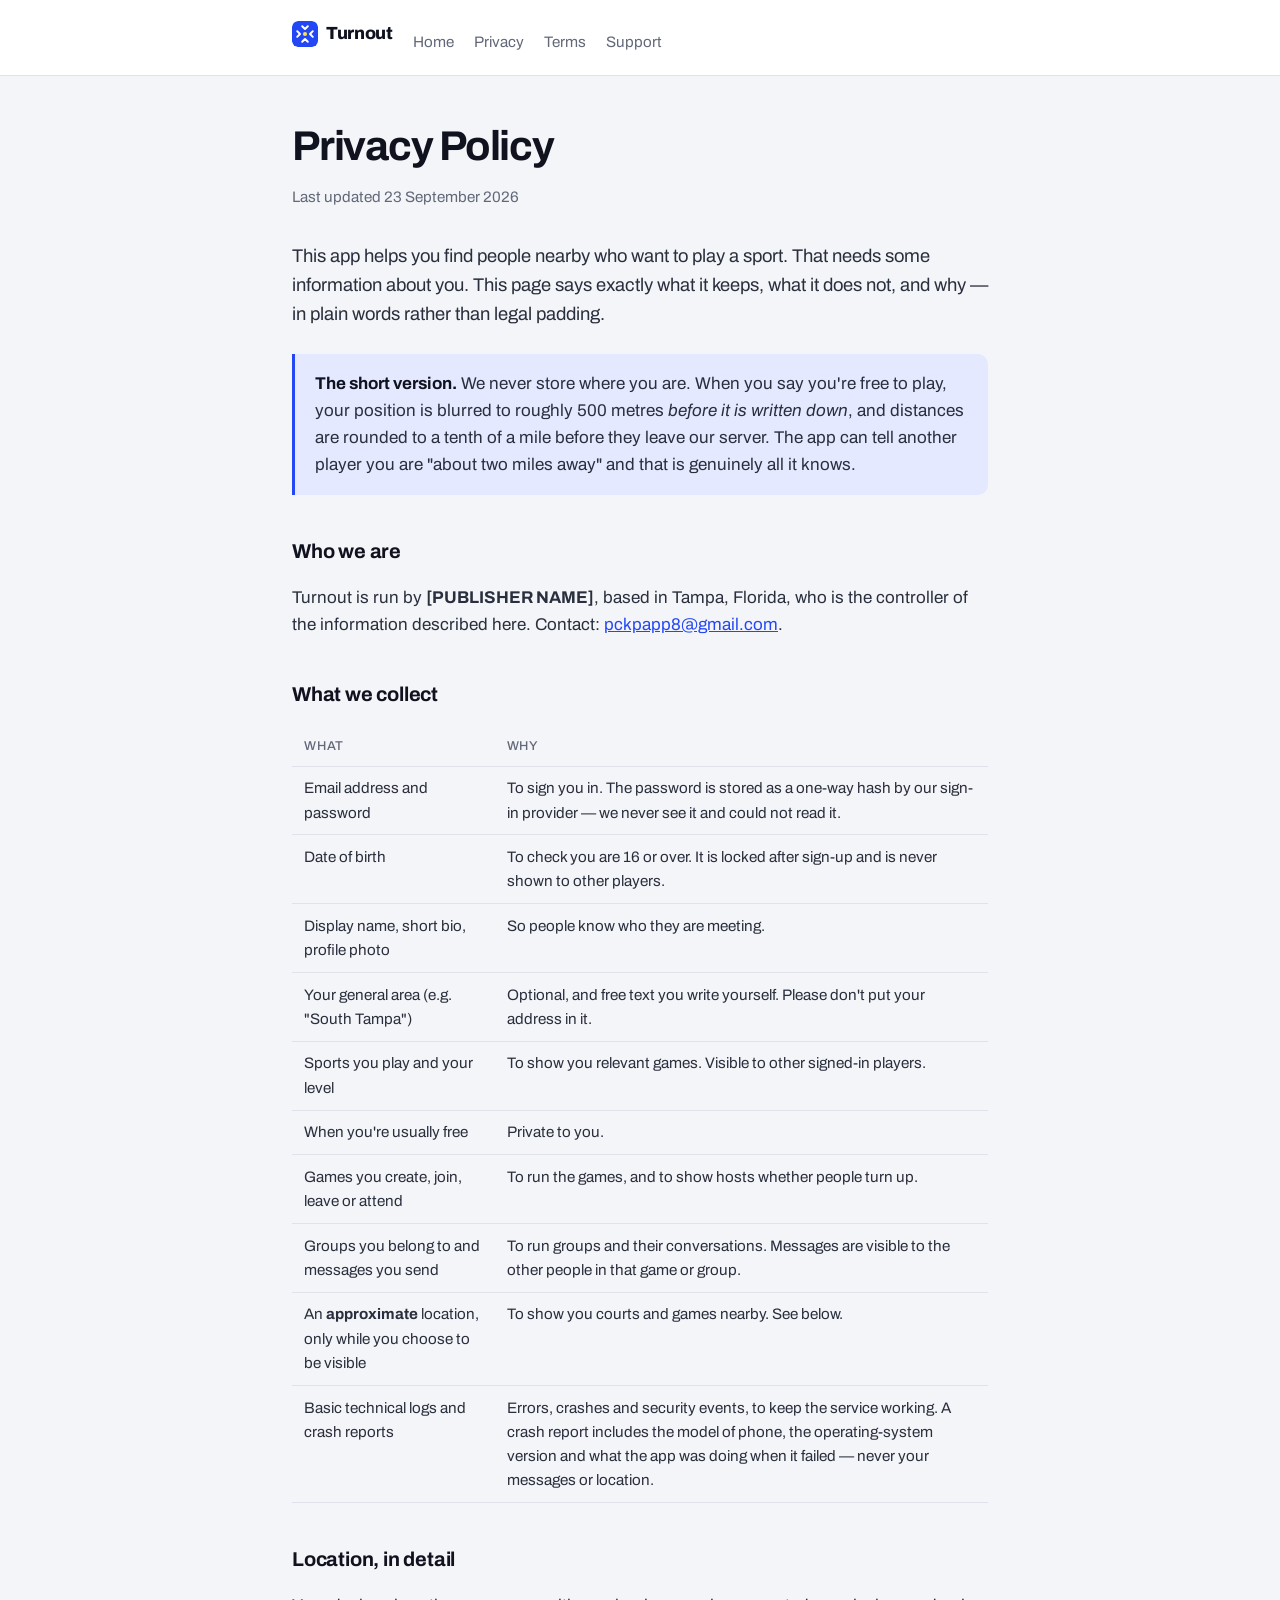
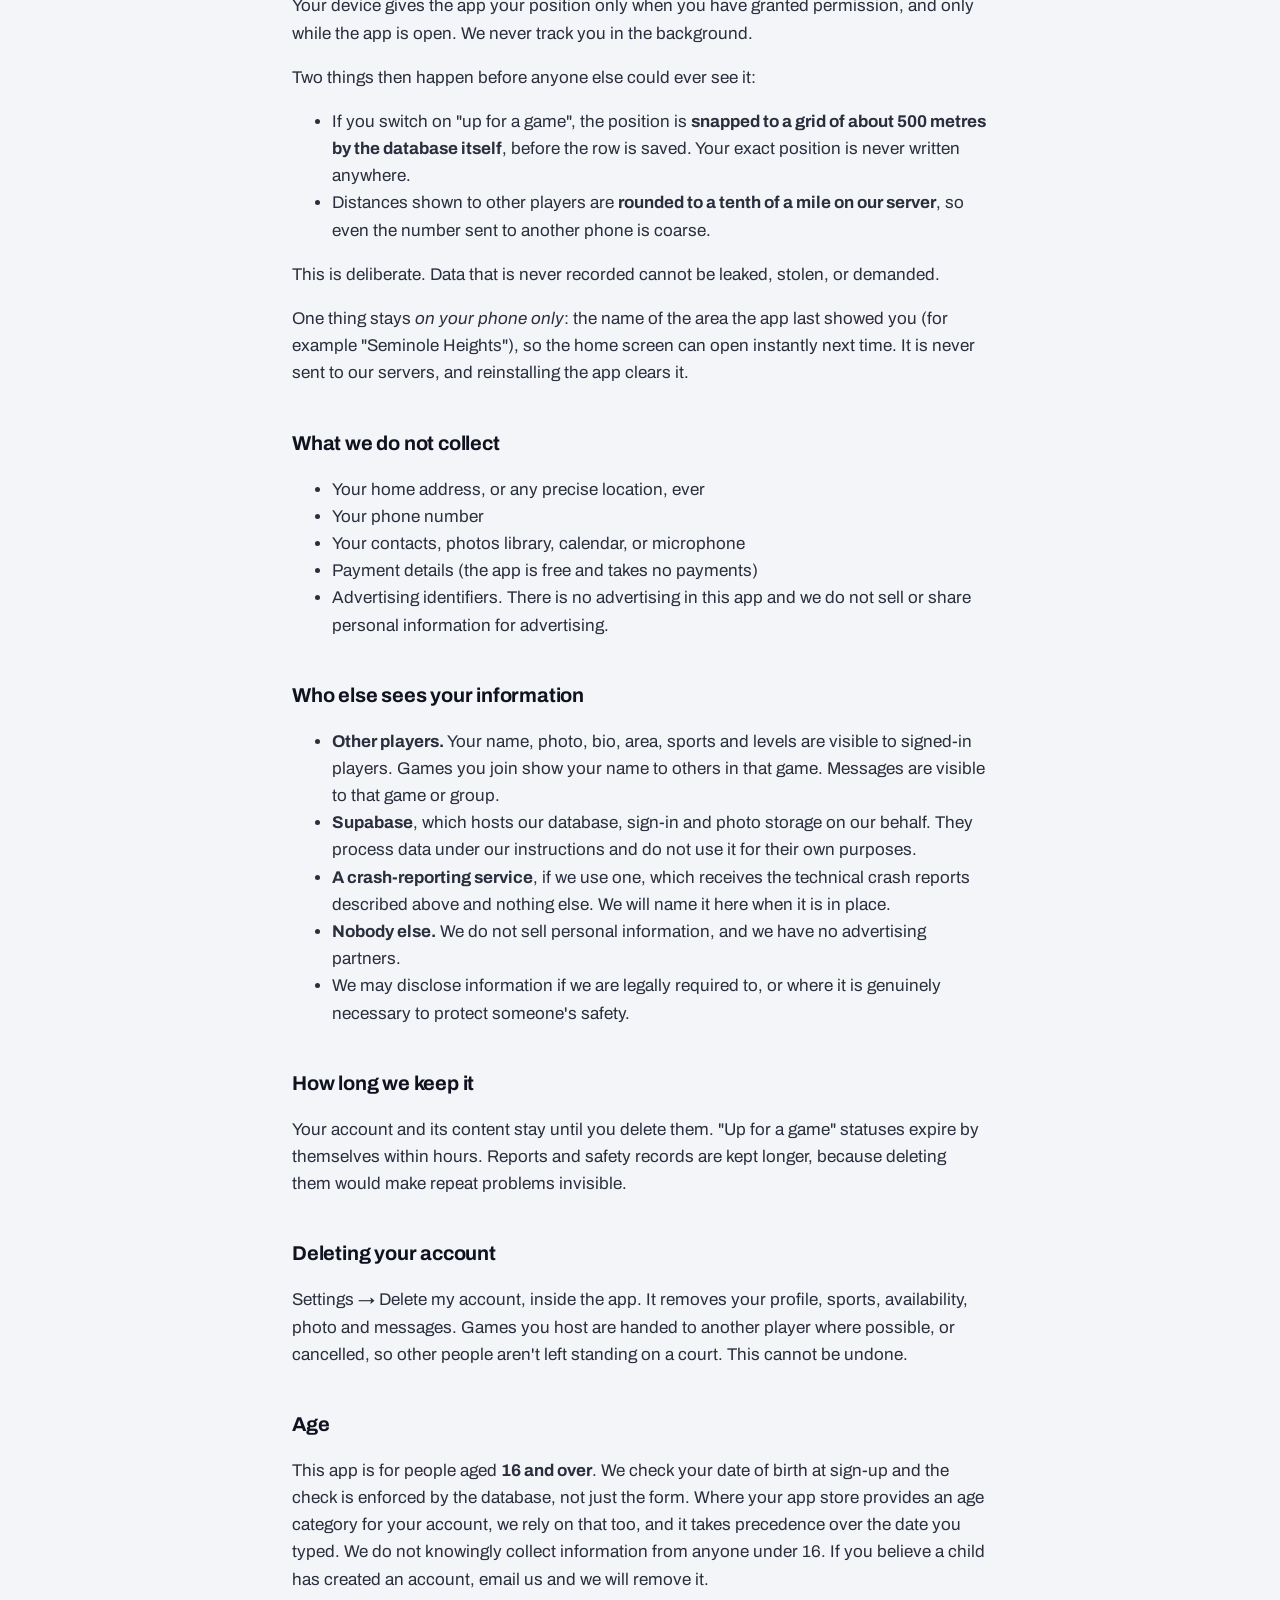
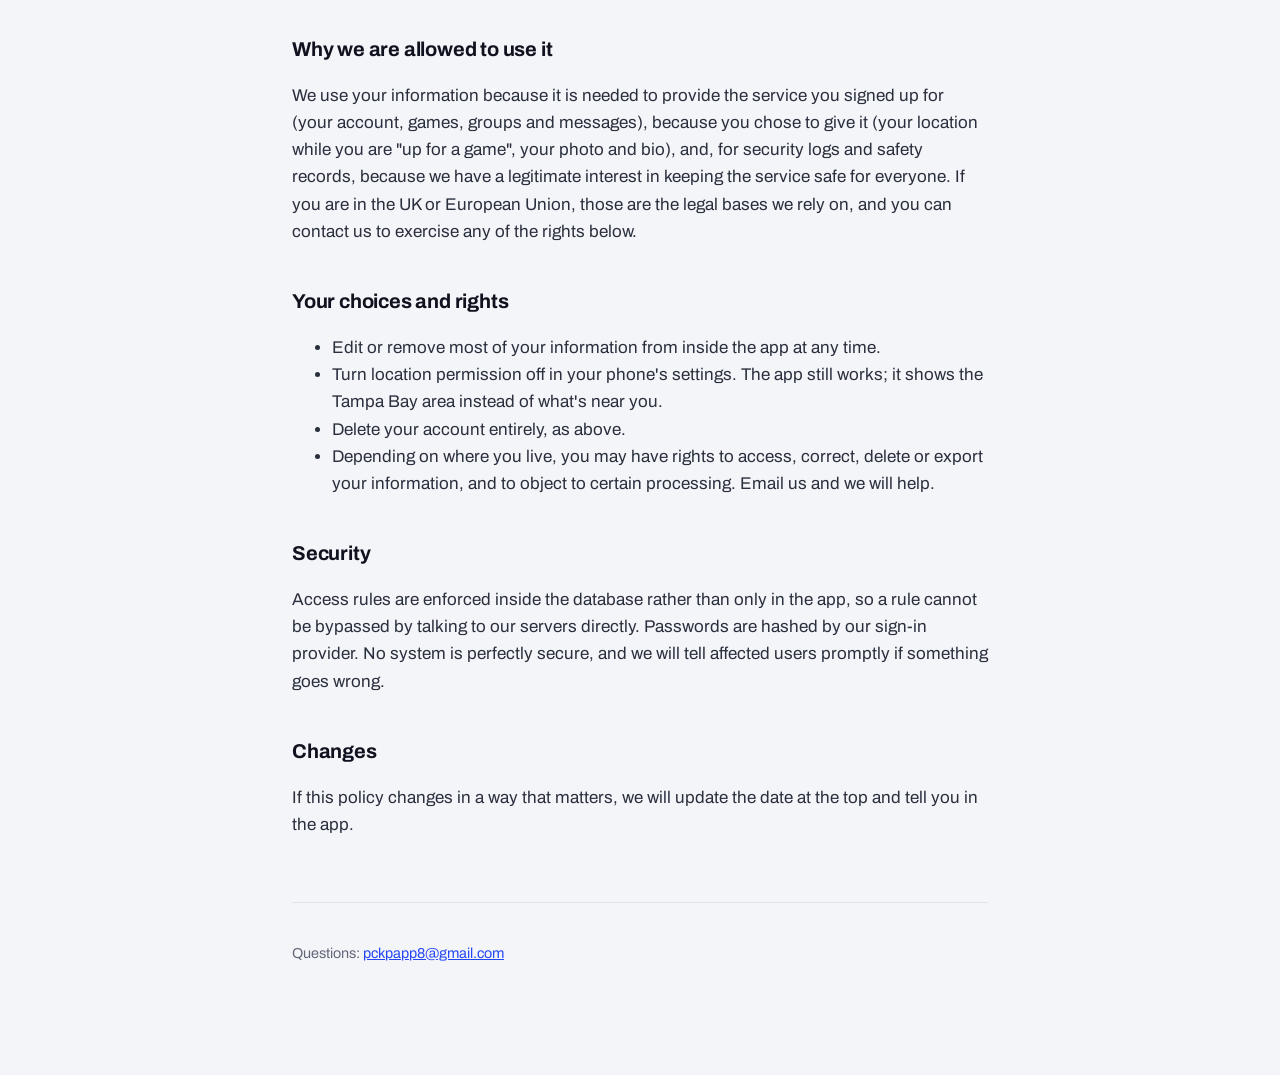
==== privacy.html @ d393804d "Turnout policy pages" ====
<!doctype html>
<html lang="en">
<head>
<meta charset="utf-8">
<meta name="viewport" content="width=device-width, initial-scale=1">
<title>Privacy Policy — Turnout</title>
<link rel="preconnect" href="https://fonts.googleapis.com">
<link rel="preconnect" href="https://fonts.gstatic.com" crossorigin>
<link rel="stylesheet" href="https://fonts.googleapis.com/css2?family=Archivo:wght@400;500;700;800&display=swap">
<link rel="stylesheet" href="style.css">
</head>
<body>
<header class="site">
  <div class="wrap">
    <a class="mark" href="index.html"><svg class="mark-icon" viewBox="0 0 120 120" width="26" height="26" aria-hidden="true"><rect width="120" height="120" rx="27" fill="#2447F5"/><path transform="rotate(0 60 60)" d="M47 24 L60 37 L73 24" stroke="#fff" stroke-width="9" stroke-linecap="round" stroke-linejoin="round" fill="none"/><path transform="rotate(90 60 60)" d="M47 24 L60 37 L73 24" stroke="#fff" stroke-width="9" stroke-linecap="round" stroke-linejoin="round" fill="none"/><path transform="rotate(180 60 60)" d="M47 24 L60 37 L73 24" stroke="#fff" stroke-width="9" stroke-linecap="round" stroke-linejoin="round" fill="none"/><path transform="rotate(270 60 60)" d="M47 24 L60 37 L73 24" stroke="#fff" stroke-width="9" stroke-linecap="round" stroke-linejoin="round" fill="none"/><circle cx="60" cy="60" r="9.5" fill="#FFE14D"/></svg>Turnout</a>
    <nav>
      <a href="index.html">Home</a>
      <a href="privacy.html">Privacy</a>
      <a href="terms.html">Terms</a>
      <a href="support.html">Support</a>
    </nav>
  </div>
</header>

<main class="wrap">
<h1>Privacy Policy</h1>
<p class="updated">Last updated 23 September 2026</p>

<p class="lede">This app helps you find people nearby who want to play a sport. That needs some information about you. This page says exactly what it keeps, what it does not, and why — in plain words rather than legal padding.</p>

<div class="note">
<strong>The short version.</strong> We never store where you are. When you say you're free to play, your position is blurred to roughly 500 metres <em>before it is written down</em>, and distances are rounded to a tenth of a mile before they leave our server. The app can tell another player you are "about two miles away" and that is genuinely all it knows.
</div>

<h2>Who we are</h2>
<p>Turnout is run by <strong>[PUBLISHER NAME]</strong>, based in Tampa, Florida, who is the controller of the information described here. Contact: <a href="mailto:pckpapp8@gmail.com">pckpapp8@gmail.com</a>.</p>

<h2>What we collect</h2>

<table>
<tr><th>What</th><th>Why</th></tr>
<tr><td>Email address and password</td><td>To sign you in. The password is stored as a one-way hash by our sign-in provider — we never see it and could not read it.</td></tr>
<tr><td>Date of birth</td><td>To check you are 16 or over. It is locked after sign-up and is never shown to other players.</td></tr>
<tr><td>Display name, short bio, profile photo</td><td>So people know who they are meeting.</td></tr>
<tr><td>Your general area (e.g. "South Tampa")</td><td>Optional, and free text you write yourself. Please don't put your address in it.</td></tr>
<tr><td>Sports you play and your level</td><td>To show you relevant games. Visible to other signed-in players.</td></tr>
<tr><td>When you're usually free</td><td>Private to you.</td></tr>
<tr><td>Games you create, join, leave or attend</td><td>To run the games, and to show hosts whether people turn up.</td></tr>
<tr><td>Groups you belong to and messages you send</td><td>To run groups and their conversations. Messages are visible to the other people in that game or group.</td></tr>
<tr><td>An <strong>approximate</strong> location, only while you choose to be visible</td><td>To show you courts and games nearby. See below.</td></tr>
<tr><td>Basic technical logs and crash reports</td><td>Errors, crashes and security events, to keep the service working. A crash report includes the model of phone, the operating-system version and what the app was doing when it failed — never your messages or location.</td></tr>
</table>

<h2>Location, in detail</h2>
<p>Your device gives the app your position only when you have granted permission, and only while the app is open. We never track you in the background.</p>
<p>Two things then happen before anyone else could ever see it:</p>
<ul>
<li>If you switch on "up for a game", the position is <strong>snapped to a grid of about 500 metres by the database itself</strong>, before the row is saved. Your exact position is never written anywhere.</li>
<li>Distances shown to other players are <strong>rounded to a tenth of a mile on our server</strong>, so even the number sent to another phone is coarse.</li>
</ul>
<p>This is deliberate. Data that is never recorded cannot be leaked, stolen, or demanded.</p>
<p>One thing stays <em>on your phone only</em>: the name of the area the app last showed you (for example "Seminole Heights"), so the home screen can open instantly next time. It is never sent to our servers, and reinstalling the app clears it.</p>

<h2>What we do not collect</h2>
<ul>
<li>Your home address, or any precise location, ever</li>
<li>Your phone number</li>
<li>Your contacts, photos library, calendar, or microphone</li>
<li>Payment details (the app is free and takes no payments)</li>
<li>Advertising identifiers. There is no advertising in this app and we do not sell or share personal information for advertising.</li>
</ul>

<h2>Who else sees your information</h2>
<ul>
<li><strong>Other players.</strong> Your name, photo, bio, area, sports and levels are visible to signed-in players. Games you join show your name to others in that game. Messages are visible to that game or group.</li>
<li><strong>Supabase</strong>, which hosts our database, sign-in and photo storage on our behalf. They process data under our instructions and do not use it for their own purposes.</li>
<li><strong>A crash-reporting service</strong>, if we use one, which receives the technical crash reports described above and nothing else. We will name it here when it is in place.</li>
<li><strong>Nobody else.</strong> We do not sell personal information, and we have no advertising partners.</li>
<li>We may disclose information if we are legally required to, or where it is genuinely necessary to protect someone's safety.</li>
</ul>

<h2>How long we keep it</h2>
<p>Your account and its content stay until you delete them. "Up for a game" statuses expire by themselves within hours. Reports and safety records are kept longer, because deleting them would make repeat problems invisible.</p>

<h2>Deleting your account</h2>
<p>Settings → Delete my account, inside the app. It removes your profile, sports, availability, photo and messages. Games you host are handed to another player where possible, or cancelled, so other people aren't left standing on a court. This cannot be undone.</p>

<h2>Age</h2>
<p>This app is for people aged <strong>16 and over</strong>. We check your date of birth at sign-up and the check is enforced by the database, not just the form. Where your app store provides an age category for your account, we rely on that too, and it takes precedence over the date you typed. We do not knowingly collect information from anyone under 16. If you believe a child has created an account, email us and we will remove it.</p>

<h2>Why we are allowed to use it</h2>
<p>We use your information because it is needed to provide the service you signed up for (your account, games, groups and messages), because you chose to give it (your location while you are "up for a game", your photo and bio), and, for security logs and safety records, because we have a legitimate interest in keeping the service safe for everyone. If you are in the UK or European Union, those are the legal bases we rely on, and you can contact us to exercise any of the rights below.</p>

<h2>Your choices and rights</h2>
<ul>
<li>Edit or remove most of your information from inside the app at any time.</li>
<li>Turn location permission off in your phone's settings. The app still works; it shows the Tampa Bay area instead of what's near you.</li>
<li>Delete your account entirely, as above.</li>
<li>Depending on where you live, you may have rights to access, correct, delete or export your information, and to object to certain processing. Email us and we will help.</li>
</ul>

<h2>Security</h2>
<p>Access rules are enforced inside the database rather than only in the app, so a rule cannot be bypassed by talking to our servers directly. Passwords are hashed by our sign-in provider. No system is perfectly secure, and we will tell affected users promptly if something goes wrong.</p>

<h2>Changes</h2>
<p>If this policy changes in a way that matters, we will update the date at the top and tell you in the app.</p>

<footer>
<p>Questions: <a href="mailto:pckpapp8@gmail.com">pckpapp8@gmail.com</a></p>
</footer>
</main>
</body>
</html>
---- style.css ----
:root {
  --ink: #10131F;
  --ink-soft: #2A2F3D;
  --muted: #626878;
  --canvas: #F4F5F8;
  --surface: #FFFFFF;
  --line: #DFE2EA;
  --accent: #2447F5;
  --accent-soft: #E4E9FF;
}

* { box-sizing: border-box; }

body {
  margin: 0;
  background: var(--canvas);
  color: var(--ink-soft);
  font-family: Archivo, -apple-system, BlinkMacSystemFont, "Segoe UI", Roboto, sans-serif;
  font-size: 17px;
  line-height: 1.6;
}

.wrap {
  max-width: 46rem;
  margin: 0 auto;
  padding: 3rem 1.25rem 6rem;
}

header.site {
  border-bottom: 1px solid var(--line);
  background: var(--surface);
}

header.site .wrap {
  padding: 1.25rem;
  display: flex;
  gap: 1.25rem;
  align-items: baseline;
  flex-wrap: wrap;
}

.mark {
  display: inline-flex;
  align-items: center;
  gap: 0.5rem;
  font-weight: 800;
  font-size: 1.1rem;
  color: var(--ink);
  letter-spacing: -0.02em;
  text-decoration: none;
}

nav a {
  color: var(--muted);
  text-decoration: none;
  font-size: 0.95rem;
  margin-right: 1rem;
}

nav a:hover { color: var(--accent); }

h1 {
  font-size: clamp(2rem, 6vw, 2.6rem);
  line-height: 1.1;
  letter-spacing: -0.03em;
  color: var(--ink);
  margin: 0 0 0.5rem;
  text-wrap: balance;
}

h2 {
  font-size: 1.25rem;
  color: var(--ink);
  margin: 2.5rem 0 0.5rem;
  letter-spacing: -0.01em;
}

h3 { font-size: 1.02rem; color: var(--ink); margin: 1.5rem 0 0.25rem; }

.updated { color: var(--muted); font-size: 0.95rem; margin-bottom: 2rem; }

.lede { font-size: 1.15rem; color: var(--ink-soft); }

table {
  width: 100%;
  border-collapse: collapse;
  margin: 1rem 0;
  font-size: 0.95rem;
}

th, td {
  text-align: left;
  padding: 0.6rem 0.75rem;
  border-bottom: 1px solid var(--line);
  vertical-align: top;
}

th { color: var(--muted); font-weight: 500; font-size: 0.8rem; text-transform: uppercase; letter-spacing: 0.06em; }

.note {
  background: var(--accent-soft);
  border-left: 3px solid var(--accent);
  border-radius: 0 10px 10px 0;
  padding: 1rem 1.25rem;
  margin: 1.5rem 0;
}

.note strong { color: var(--ink); }

code { background: var(--surface); border: 1px solid var(--line); border-radius: 5px; padding: 0.1em 0.35em; font-size: 0.9em; }

footer {
  border-top: 1px solid var(--line);
  margin-top: 4rem;
  padding-top: 1.5rem;
  color: var(--muted);
  font-size: 0.9rem;
}

a { color: var(--accent); }

@media (prefers-color-scheme: dark) {
  :root {
    --ink: #EEF0F6;
    --ink-soft: #C9CDD8;
    --muted: #9097A6;
    --canvas: #10131F;
    --surface: #181C2B;
    --line: #2A2F42;
    --accent: #8FA3FF;
    --accent-soft: #1D2550;
  }
}

.mark-icon { display: block; flex: none; border-radius: 6px; }
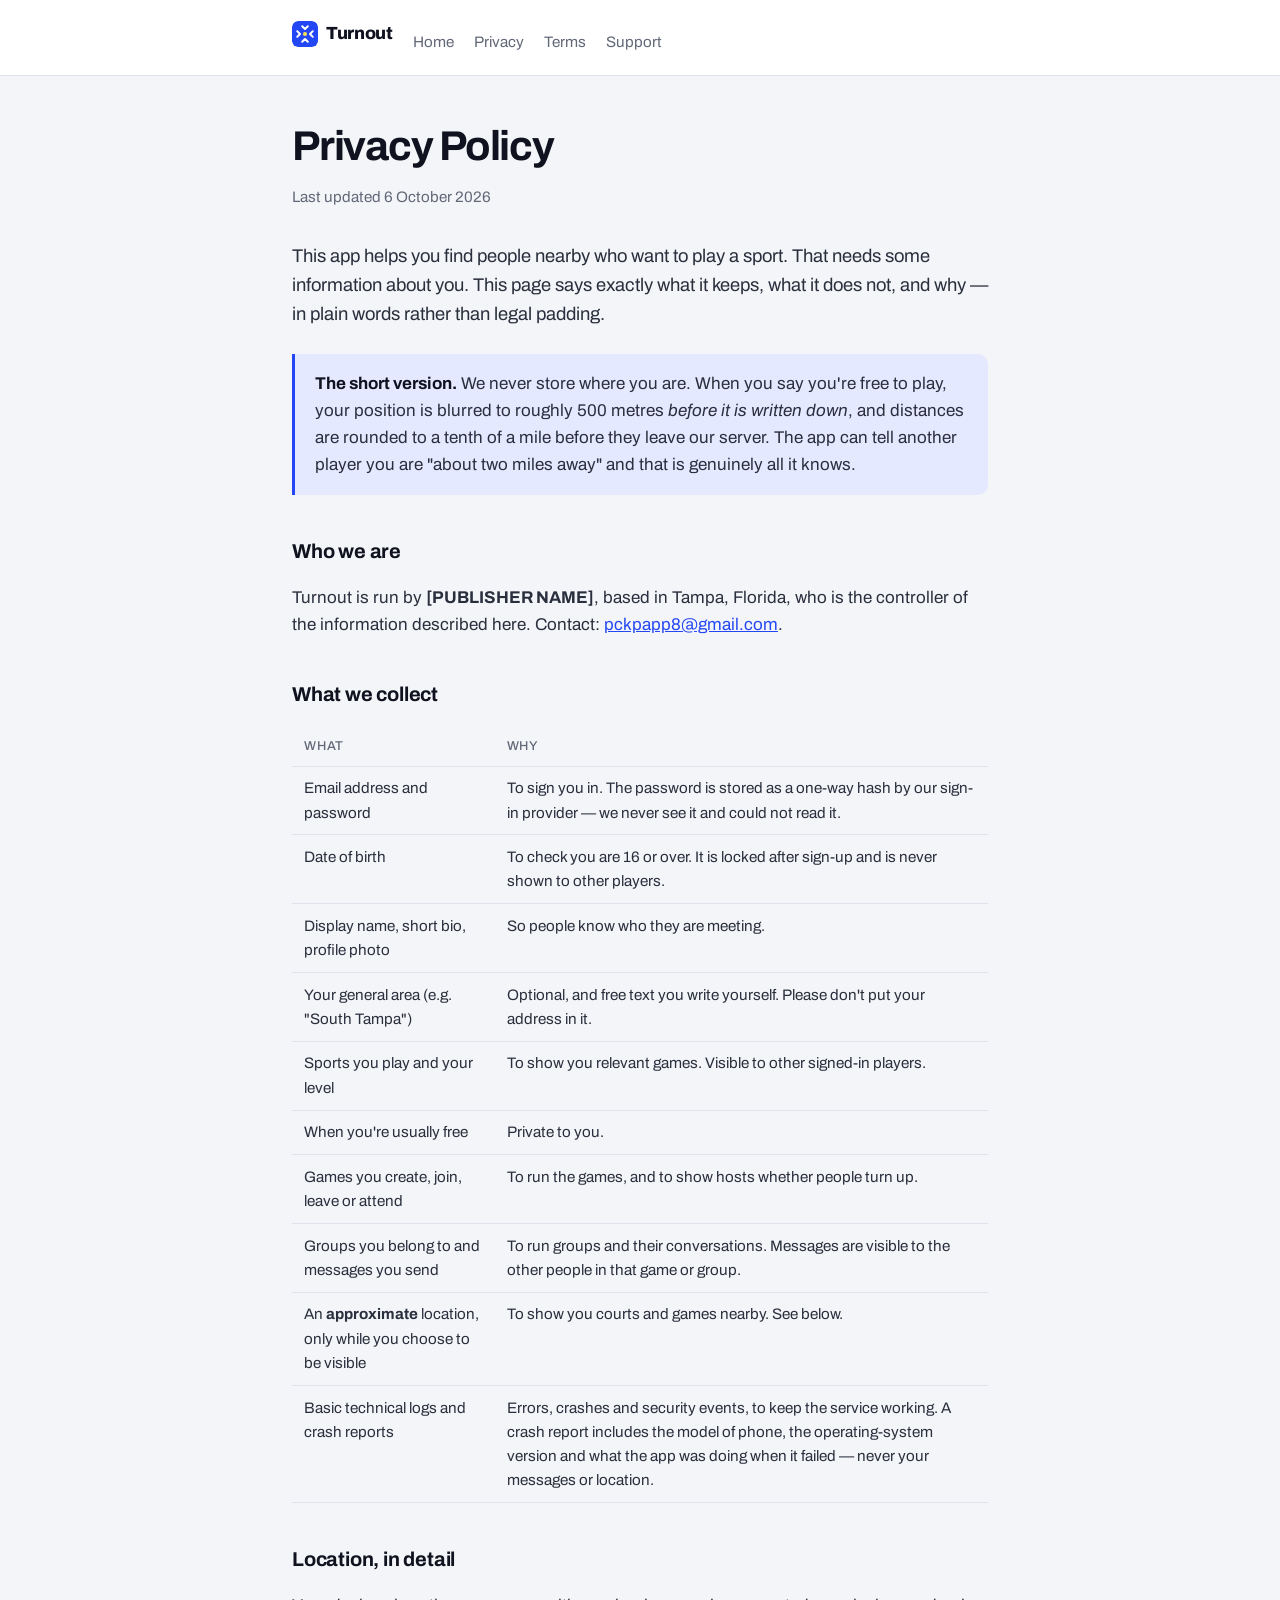
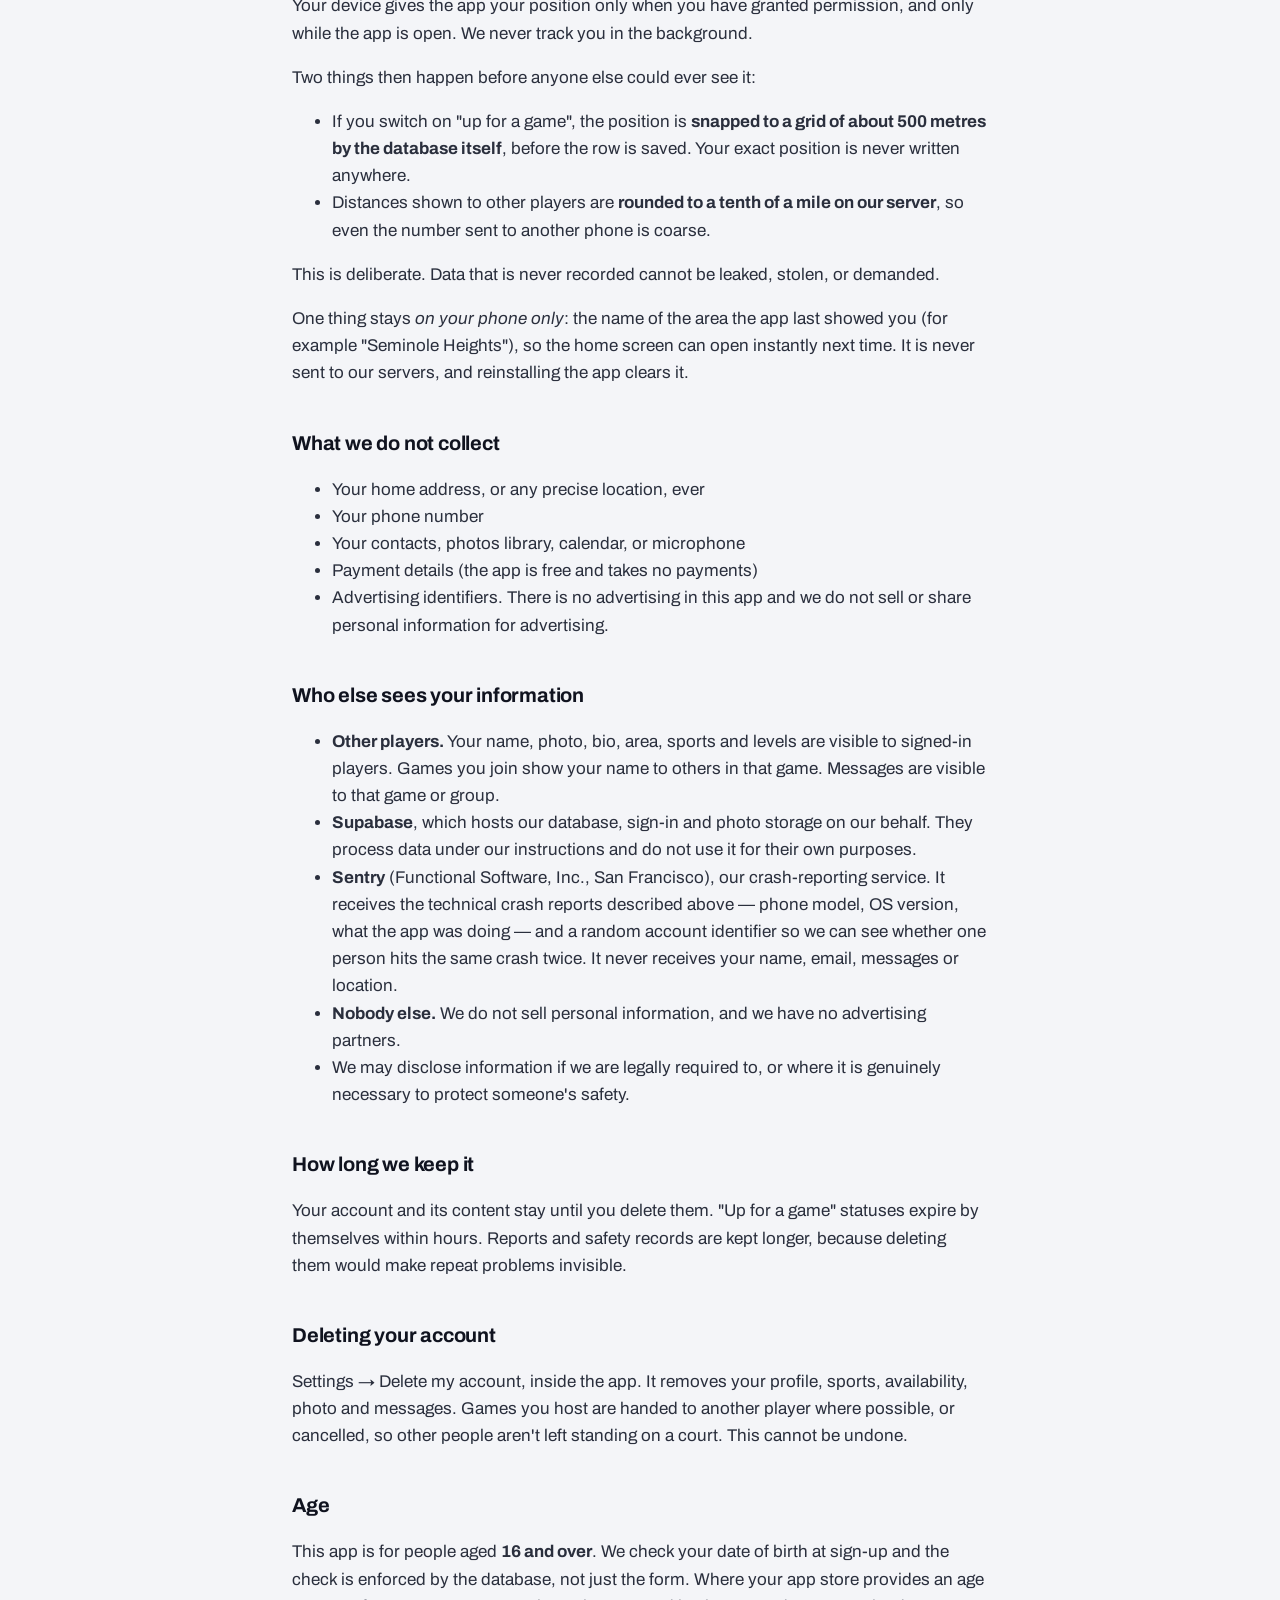
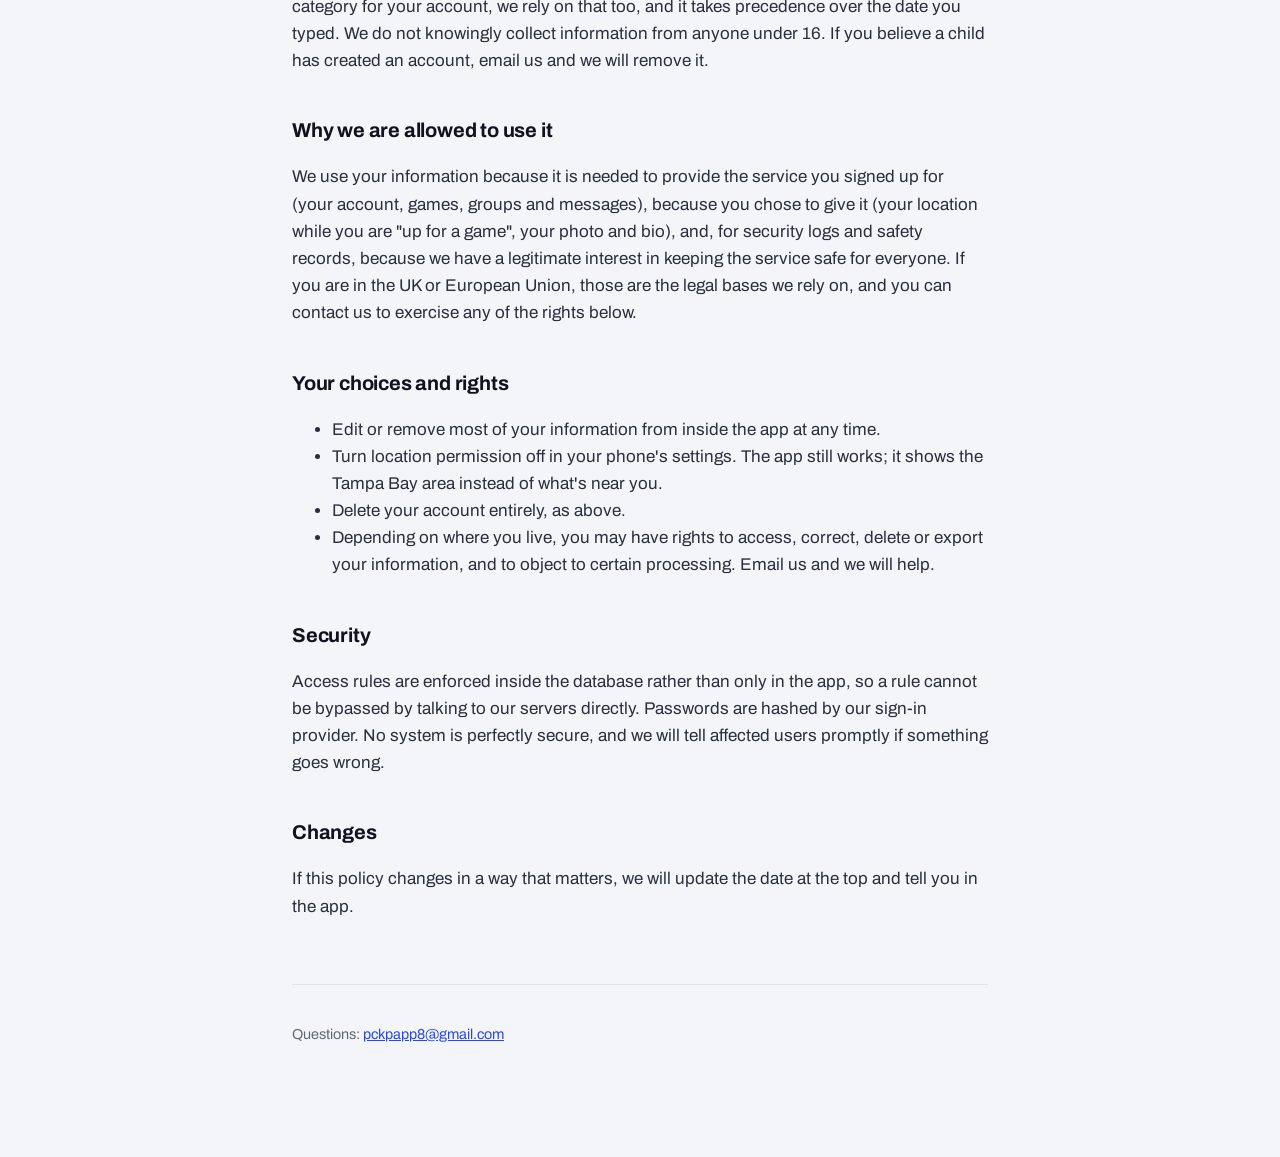
==== commit 4be35203: "Game links, privacy names Sentry" ====
--- a/privacy.html
+++ b/privacy.html
@@ -24,7 +24,7 @@
 
 <main class="wrap">
 <h1>Privacy Policy</h1>
-<p class="updated">Last updated 23 September 2026</p>
+<p class="updated">Last updated 6 October 2026</p>
 
 <p class="lede">This app helps you find people nearby who want to play a sport. That needs some information about you. This page says exactly what it keeps, what it does not, and why — in plain words rather than legal padding.</p>
 
@@ -74,7 +74,7 @@
 <ul>
 <li><strong>Other players.</strong> Your name, photo, bio, area, sports and levels are visible to signed-in players. Games you join show your name to others in that game. Messages are visible to that game or group.</li>
 <li><strong>Supabase</strong>, which hosts our database, sign-in and photo storage on our behalf. They process data under our instructions and do not use it for their own purposes.</li>
-<li><strong>A crash-reporting service</strong>, if we use one, which receives the technical crash reports described above and nothing else. We will name it here when it is in place.</li>
+<li><strong>Sentry</strong> (Functional Software, Inc., San Francisco), our crash-reporting service. It receives the technical crash reports described above — phone model, OS version, what the app was doing — and a random account identifier so we can see whether one person hits the same crash twice. It never receives your name, email, messages or location.</li>
 <li><strong>Nobody else.</strong> We do not sell personal information, and we have no advertising partners.</li>
 <li>We may disclose information if we are legally required to, or where it is genuinely necessary to protect someone's safety.</li>
 </ul>
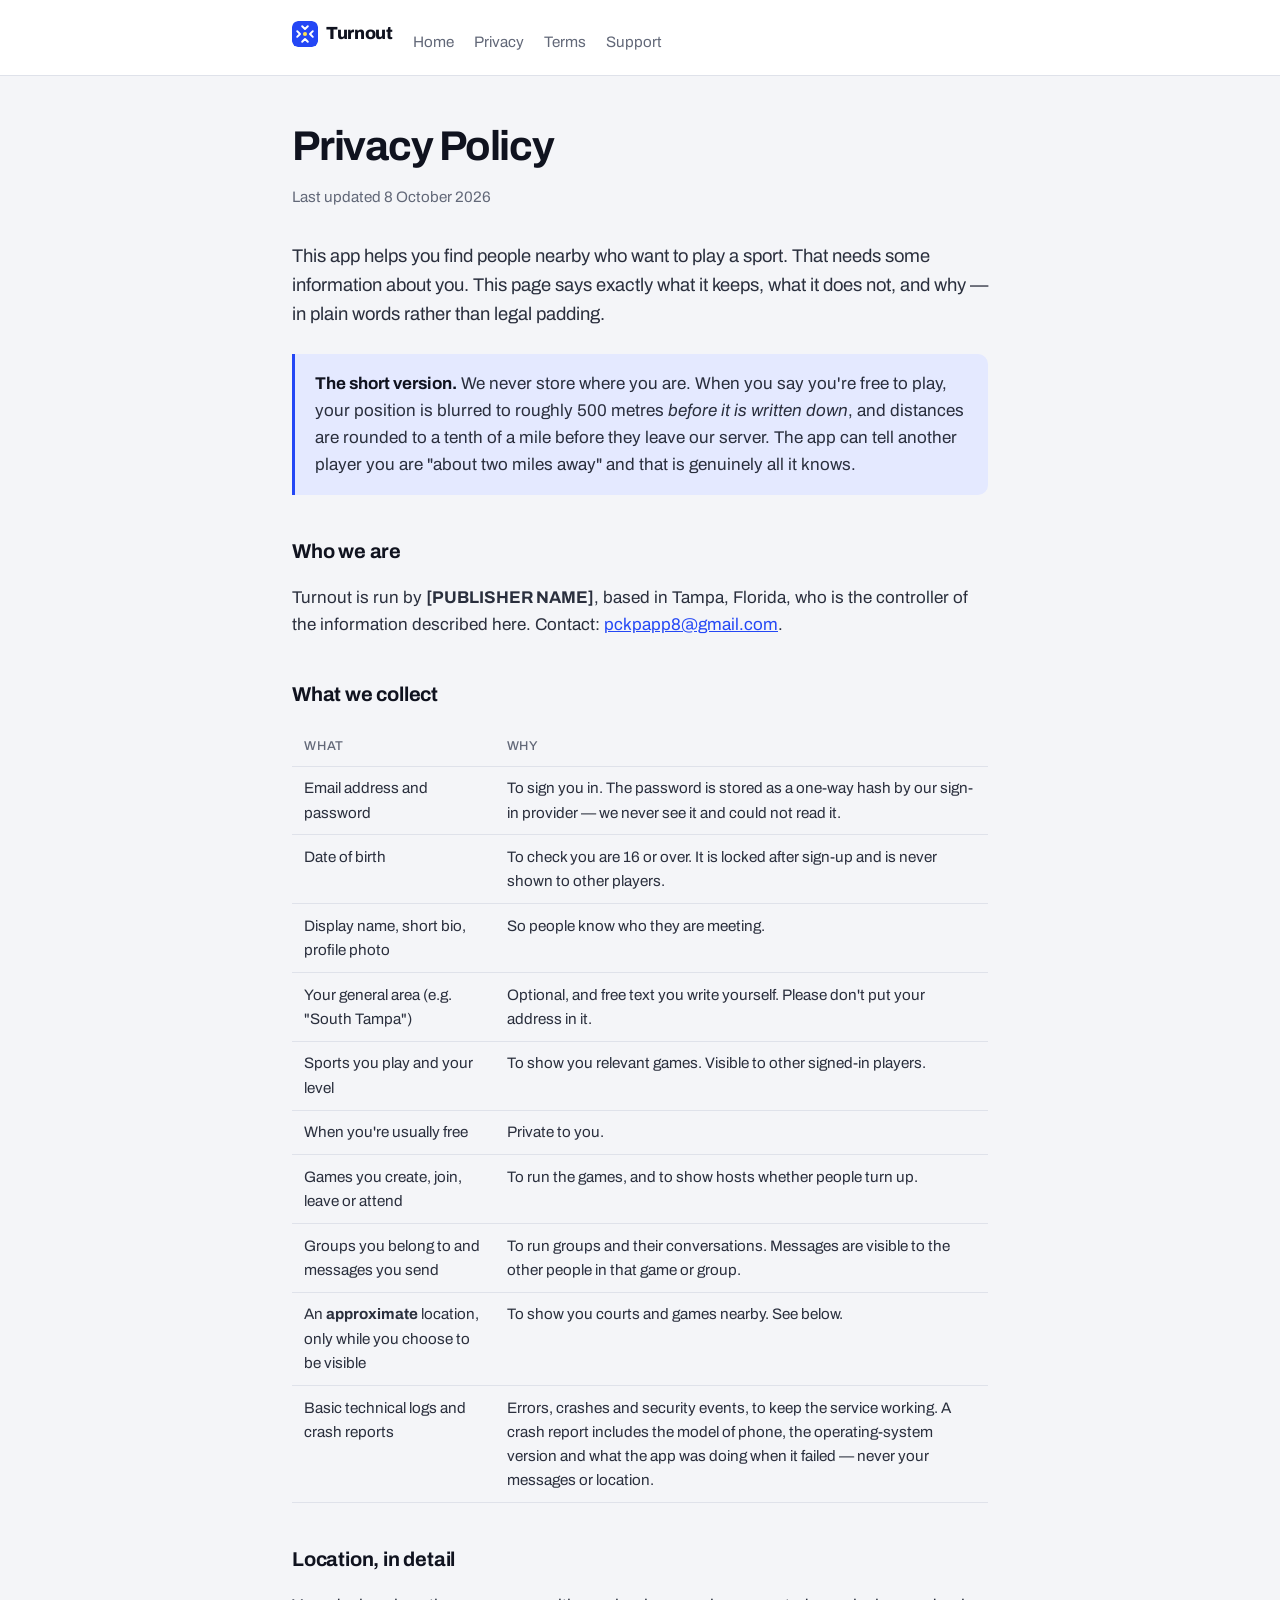
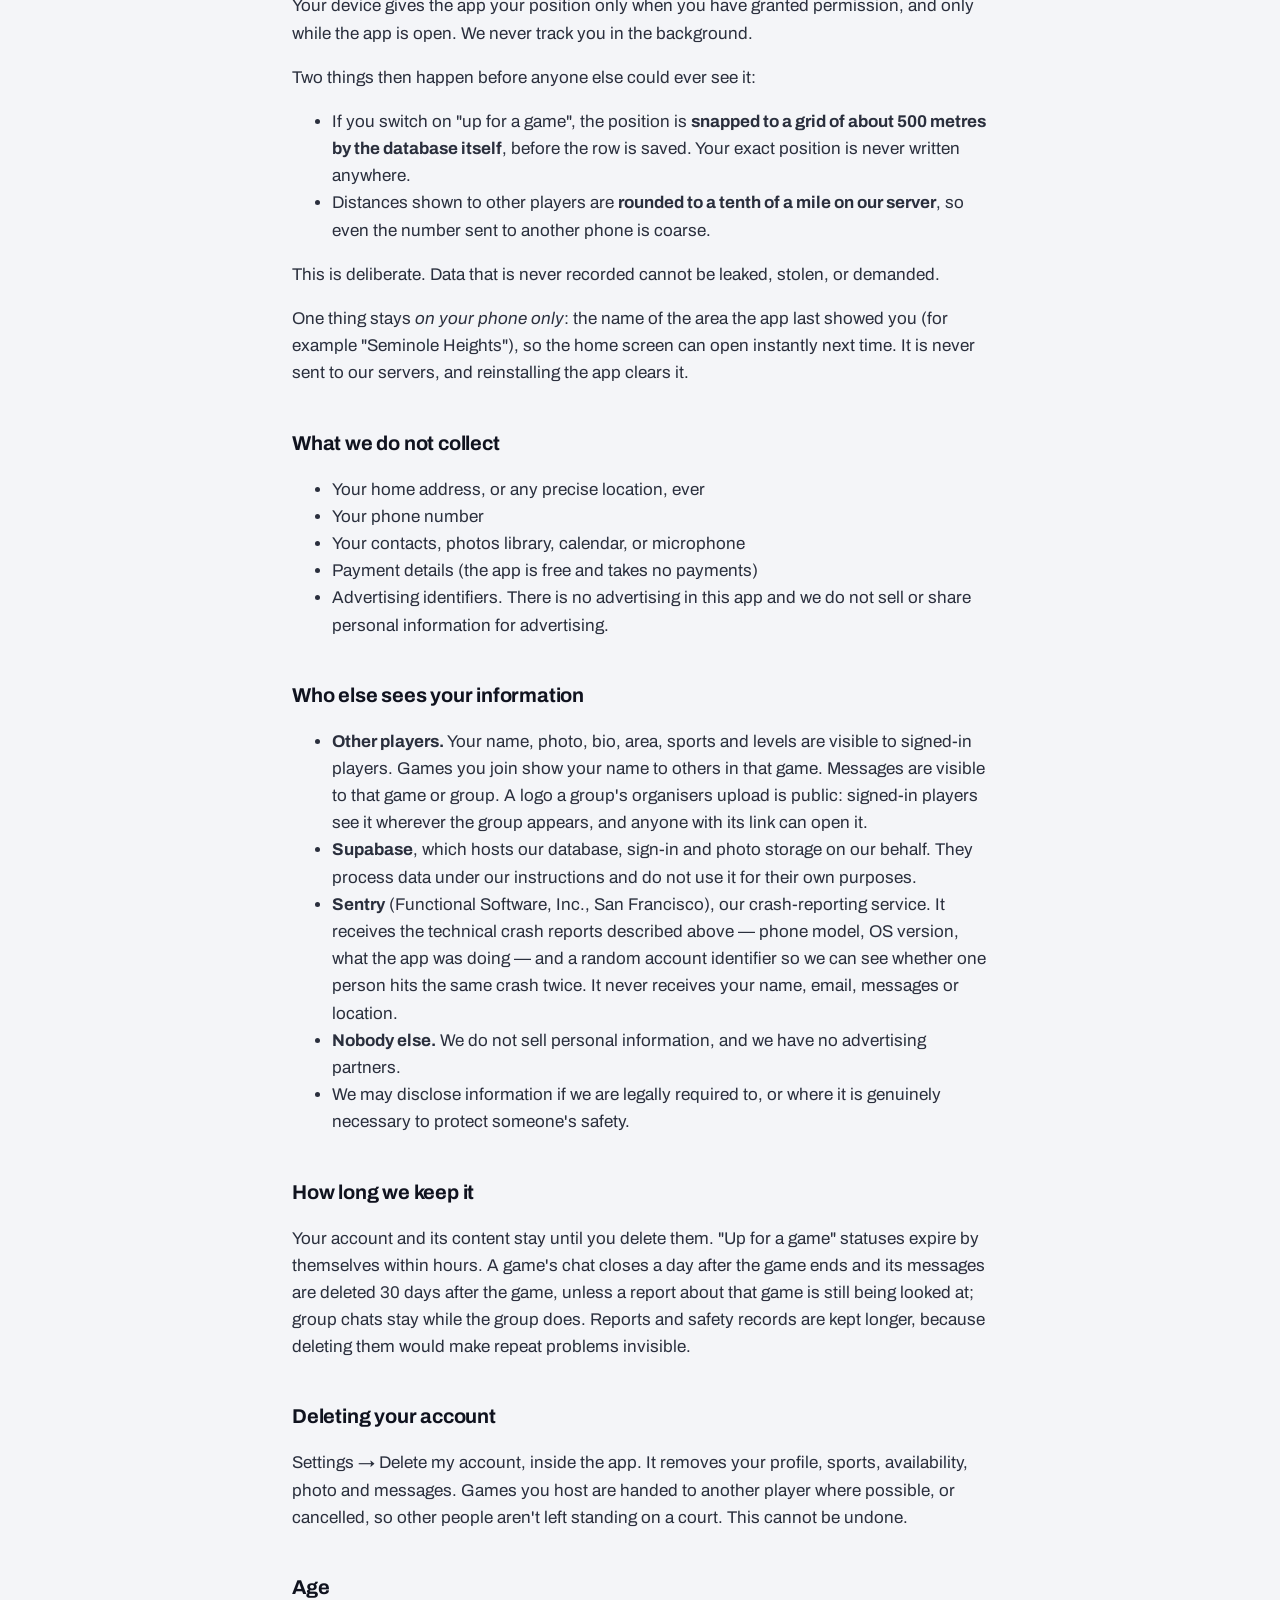
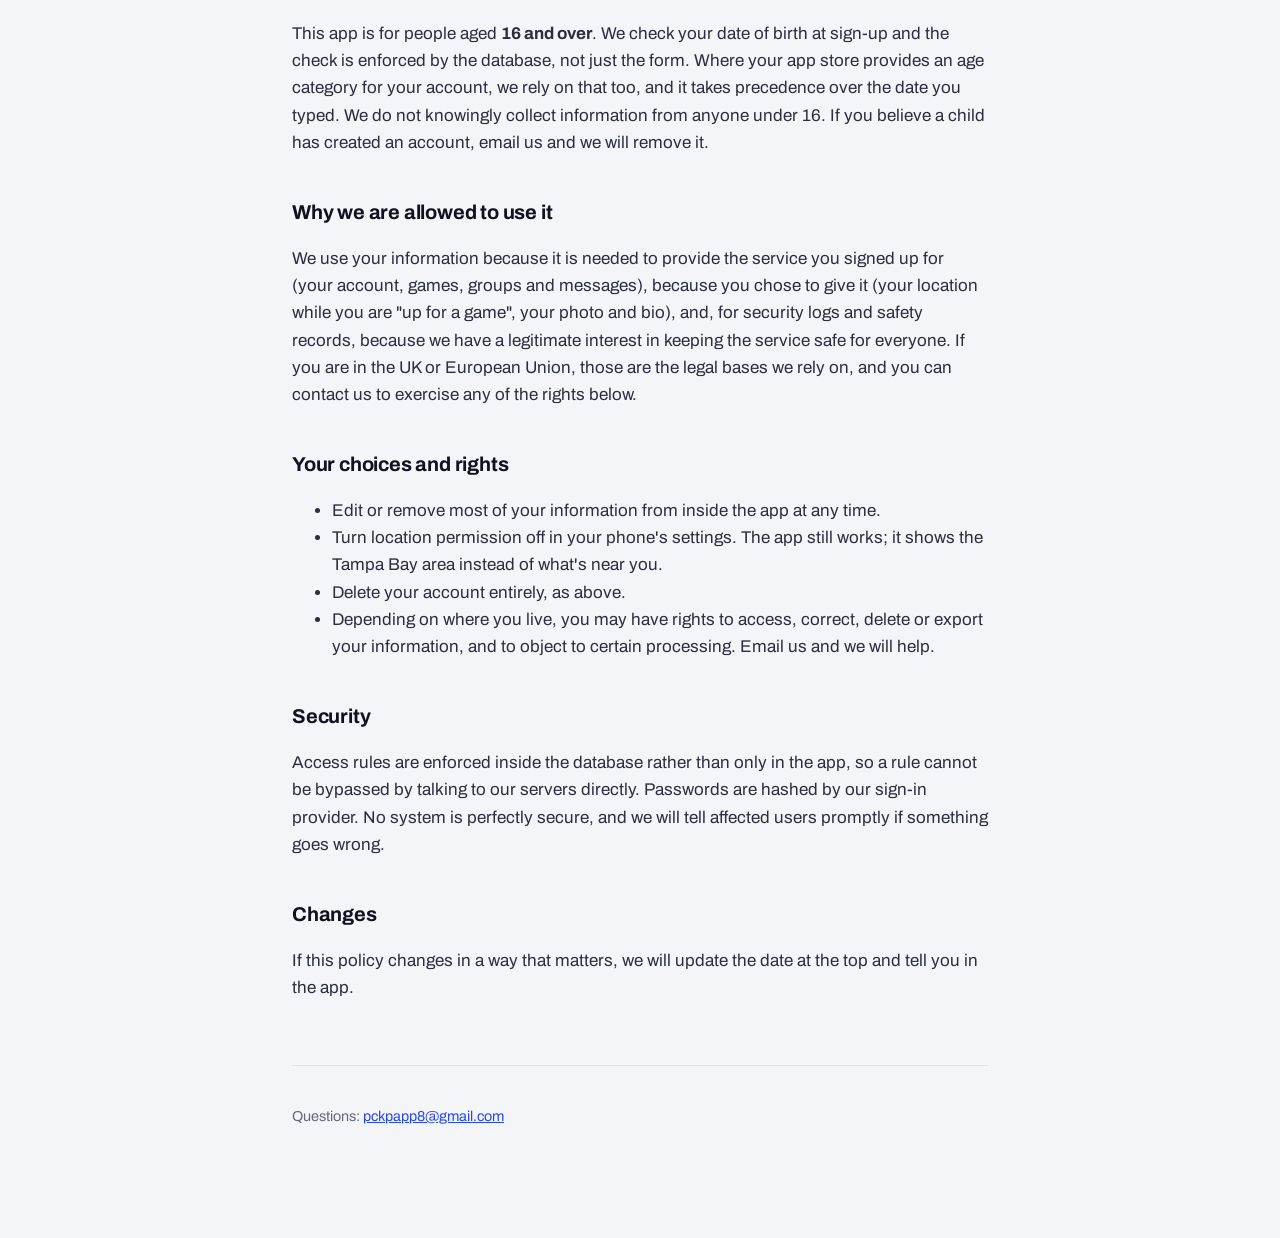
==== commit f6c9ee8d: "Privacy: Sentry, group logos, game chats" ====
--- a/privacy.html
+++ b/privacy.html
@@ -24,7 +24,7 @@
 
 <main class="wrap">
 <h1>Privacy Policy</h1>
-<p class="updated">Last updated 6 October 2026</p>
+<p class="updated">Last updated 8 October 2026</p>
 
 <p class="lede">This app helps you find people nearby who want to play a sport. That needs some information about you. This page says exactly what it keeps, what it does not, and why — in plain words rather than legal padding.</p>
 
@@ -72,7 +72,7 @@
 
 <h2>Who else sees your information</h2>
 <ul>
-<li><strong>Other players.</strong> Your name, photo, bio, area, sports and levels are visible to signed-in players. Games you join show your name to others in that game. Messages are visible to that game or group.</li>
+<li><strong>Other players.</strong> Your name, photo, bio, area, sports and levels are visible to signed-in players. Games you join show your name to others in that game. Messages are visible to that game or group. A logo a group's organisers upload is public: signed-in players see it wherever the group appears, and anyone with its link can open it.</li>
 <li><strong>Supabase</strong>, which hosts our database, sign-in and photo storage on our behalf. They process data under our instructions and do not use it for their own purposes.</li>
 <li><strong>Sentry</strong> (Functional Software, Inc., San Francisco), our crash-reporting service. It receives the technical crash reports described above — phone model, OS version, what the app was doing — and a random account identifier so we can see whether one person hits the same crash twice. It never receives your name, email, messages or location.</li>
 <li><strong>Nobody else.</strong> We do not sell personal information, and we have no advertising partners.</li>
@@ -80,7 +80,7 @@
 </ul>
 
 <h2>How long we keep it</h2>
-<p>Your account and its content stay until you delete them. "Up for a game" statuses expire by themselves within hours. Reports and safety records are kept longer, because deleting them would make repeat problems invisible.</p>
+<p>Your account and its content stay until you delete them. "Up for a game" statuses expire by themselves within hours. A game's chat closes a day after the game ends and its messages are deleted 30 days after the game, unless a report about that game is still being looked at; group chats stay while the group does. Reports and safety records are kept longer, because deleting them would make repeat problems invisible.</p>
 
 <h2>Deleting your account</h2>
 <p>Settings → Delete my account, inside the app. It removes your profile, sports, availability, photo and messages. Games you host are handed to another player where possible, or cancelled, so other people aren't left standing on a court. This cannot be undone.</p>
